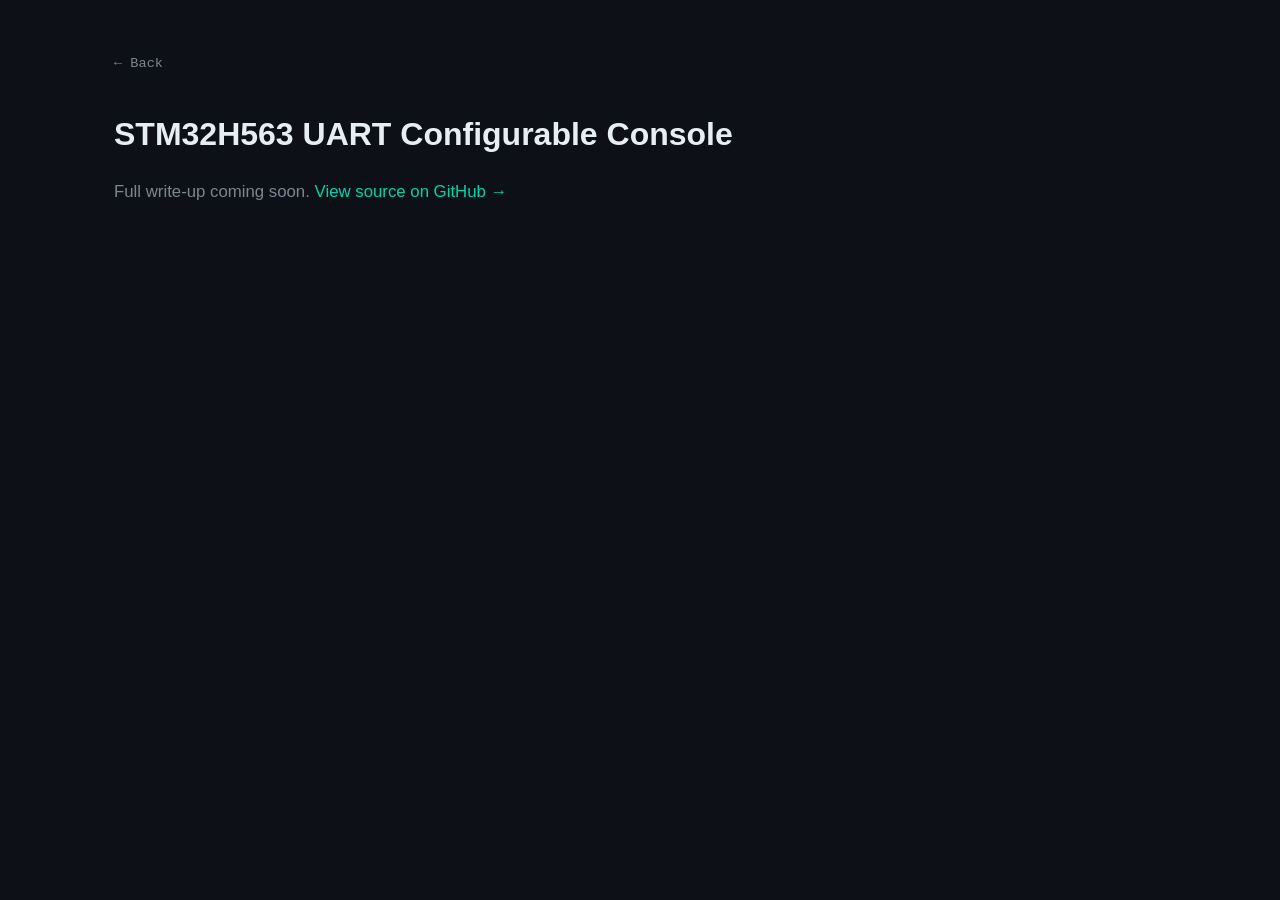
==== projects/uart-console.html @ cb246543 "feat: initial portfolio — embedded firmware engineer portfolio site" ====
<!DOCTYPE html>
<html lang="en">
<head>
  <meta charset="UTF-8">
  <meta name="viewport" content="width=device-width, initial-scale=1.0">
  <title>STM32H563 UART Configurable Console | Sai Krishna</title>
  <link rel="stylesheet" href="../css/style.css">
</head>
<body>
  <div class="project-page">
    <a href="../index.html" class="back-link">← Back</a>
    <h1>STM32H563 UART Configurable Console</h1>
    <p class="subtitle">Full write-up coming soon. <a href="https://github.com/SaiKrishna498" target="_blank" rel="noopener noreferrer">View source on GitHub →</a></p>
  </div>
</body>
</html>
---- css/style.css ----
/* ── Variables ───────────────────────────────────────── */
:root {
  --bg:         #0d1117;
  --surface:    #161b22;
  --border:     #30363d;
  --text:       #e6edf3;
  --text-muted: #7d8590;
  --accent:     #00d4aa;
  --accent-dim: rgba(0, 212, 170, 0.1);
  --mono:       'Courier New', Courier, monospace;
  --sans:       -apple-system, BlinkMacSystemFont, 'Segoe UI', Roboto, sans-serif;
  --max-width:  1100px;
  --radius:     8px;
}

/* ── Reset ───────────────────────────────────────────── */
*, *::before, *::after { box-sizing: border-box; margin: 0; padding: 0; }
html { scroll-behavior: smooth; }
body {
  background: var(--bg);
  color: var(--text);
  font-family: var(--sans);
  font-size: 1rem;
  line-height: 1.7;
}
a { color: var(--accent); text-decoration: none; }
a:hover { text-decoration: underline; }
img { max-width: 100%; display: block; }
ul { list-style: none; }

/* ── Layout ──────────────────────────────────────────── */
.container {
  max-width: var(--max-width);
  margin: 0 auto;
  padding: 0 1.5rem;
}
section { padding: 5rem 0; }

/* ── Section headings ────────────────────────────────── */
.section-label {
  font-family: var(--mono);
  font-size: 0.75rem;
  color: var(--accent);
  text-transform: uppercase;
  letter-spacing: 0.15em;
  margin-bottom: 0.75rem;
}
h2.section-title {
  font-size: 1.75rem;
  font-weight: 700;
  color: var(--text);
  margin-bottom: 3rem;
}

/* ── Tech tags ───────────────────────────────────────── */
.tag {
  display: inline-block;
  font-family: var(--mono);
  font-size: 0.7rem;
  padding: 0.2em 0.6em;
  border-radius: 4px;
  background: var(--accent-dim);
  color: var(--accent);
  border: 1px solid rgba(0, 212, 170, 0.2);
  margin: 0;
}

/* ── Scroll fade-in ──────────────────────────────────── */
.fade-in {
  opacity: 0;
  transform: translateY(20px);
  transition: opacity 0.5s ease, transform 0.5s ease;
}
.fade-in.visible {
  opacity: 1;
  transform: translateY(0);
}

/* ── Nav ─────────────────────────────────────────────── */
#nav {
  position: sticky;
  top: 0;
  z-index: 100;
  background: rgba(13, 17, 23, 0.92);
  backdrop-filter: blur(8px);
  border-bottom: 1px solid var(--border);
}
.nav-inner {
  display: flex;
  align-items: center;
  justify-content: space-between;
  height: 60px;
  position: relative;
}
.nav-logo {
  font-family: var(--mono);
  font-size: 1.25rem;
  font-weight: 700;
  color: var(--text);
}
.nav-logo span { color: var(--accent); }
.nav-links {
  display: flex;
  align-items: center;
  gap: 2rem;
}
.nav-links a {
  color: var(--text-muted);
  font-size: 0.9rem;
  transition: color 0.2s;
}
.nav-links a:hover { color: var(--text); text-decoration: none; }
.nav-links .btn-resume {
  padding: 0.4rem 1rem;
  border: 1px solid var(--accent);
  border-radius: var(--radius);
  color: var(--accent);
  font-family: var(--mono);
  font-size: 0.8rem;
  transition: background 0.2s;
}
.nav-links .btn-resume:hover { background: var(--accent-dim); }

/* hamburger */
.nav-toggle {
  display: none;
  flex-direction: column;
  gap: 5px;
  background: none;
  border: none;
  cursor: pointer;
  padding: 4px;
}
.nav-toggle span {
  display: block;
  width: 22px;
  height: 2px;
  background: var(--text);
  transition: transform 0.3s ease, opacity 0.3s ease;
}
@media (max-width: 768px) {
  .nav-toggle { display: flex; }
  .nav-links {
    display: none;
    position: absolute;
    top: 100%;
    left: 0;
    right: 0;
    background: var(--surface);
    flex-direction: column;
    padding: 1.5rem;
    gap: 1.25rem;
    border-bottom: 1px solid var(--border);
  }
  .nav-links.open { display: flex; }
}

/* ── Hero ────────────────────────────────────────────── */
#hero {
  min-height: calc(100vh - 60px);
  display: flex;
  align-items: center;
}
.hero-greeting {
  font-family: var(--mono);
  color: var(--accent);
  font-size: 1rem;
  margin-bottom: 0.5rem;
}
.hero-name {
  font-size: clamp(2.5rem, 6vw, 4rem);
  font-weight: 800;
  color: var(--text);
  line-height: 1.1;
  margin-bottom: 0.5rem;
}
.hero-title {
  font-size: clamp(1.25rem, 3vw, 1.75rem);
  font-weight: 400;
  color: var(--text-muted);
  margin-bottom: 1.5rem;
}
.hero-tagline {
  font-size: 1.1rem;
  color: var(--text-muted);
  max-width: 500px;
  margin-bottom: 2.5rem;
  line-height: 1.8;
}
.hero-ctas { display: flex; gap: 1rem; flex-wrap: wrap; }
.cta-primary {
  padding: 0.75rem 2rem;
  background: var(--accent);
  color: var(--bg);
  border-radius: var(--radius);
  font-weight: 700;
  font-size: 0.95rem;
  transition: opacity 0.2s;
}
.cta-primary:hover { opacity: 0.85; text-decoration: none; }
.cta-secondary {
  padding: 0.75rem 2rem;
  border: 1px solid var(--border);
  color: var(--text-muted);
  border-radius: var(--radius);
  font-size: 0.95rem;
  transition: border-color 0.2s, color 0.2s;
}
.cta-secondary:hover { border-color: var(--accent); color: var(--accent); text-decoration: none; }

/* ── About ───────────────────────────────────────────── */
#about { border-top: 1px solid var(--border); }
.about-text p {
  color: var(--text-muted);
  max-width: 680px;
  margin-bottom: 1.25rem;
  font-size: 1.05rem;
}
.about-text p:last-child { margin-bottom: 0; }

/* ── Skills ──────────────────────────────────────────── */
#skills { border-top: 1px solid var(--border); }
.skills-grid {
  display: grid;
  grid-template-columns: repeat(auto-fill, minmax(260px, 1fr));
  gap: 1.25rem;
}
.skill-card {
  background: var(--surface);
  border: 1px solid var(--border);
  border-radius: var(--radius);
  padding: 1.5rem;
  transition: border-color 0.2s;
}
.skill-card:hover { border-color: var(--accent); }
.skill-card h3 {
  font-family: var(--mono);
  font-size: 0.85rem;
  color: var(--accent);
  text-transform: uppercase;
  letter-spacing: 0.1em;
  margin-bottom: 0.75rem;
}
.skill-card p {
  color: var(--text-muted);
  font-size: 0.95rem;
  line-height: 1.6;
}

/* ── Projects ────────────────────────────────────────── */
#projects { border-top: 1px solid var(--border); }
.projects-grid {
  display: grid;
  grid-template-columns: repeat(auto-fill, minmax(300px, 1fr));
  gap: 1.5rem;
}
.project-card {
  background: var(--surface);
  border: 1px solid var(--border);
  border-radius: var(--radius);
  padding: 1.75rem;
  display: flex;
  flex-direction: column;
  gap: 1rem;
  transition: border-color 0.2s, transform 0.2s;
}
.project-card:hover {
  border-color: var(--accent);
  transform: translateY(-3px);
}
.project-card--placeholder {
  opacity: 0.4;
  pointer-events: none;
}
.project-card-header {
  display: flex;
  justify-content: space-between;
  align-items: flex-start;
  gap: 1rem;
}
.project-card-header h3 {
  font-size: 1.05rem;
  font-weight: 600;
  color: var(--text);
  line-height: 1.4;
}
.project-github { color: var(--text-muted); transition: color 0.2s; }
.project-github:hover { color: var(--accent); }
.project-desc {
  color: var(--text-muted);
  font-size: 0.9rem;
  line-height: 1.65;
  flex: 1;
}
.project-tags { display: flex; flex-wrap: wrap; gap: 0.4rem; }
.project-readmore {
  font-family: var(--mono);
  font-size: 0.8rem;
  color: var(--accent);
  margin-top: auto;
}
.project-readmore:hover { text-decoration: underline; }

/* ── Contact ─────────────────────────────────────────── */
#contact { border-top: 1px solid var(--border); }
.contact-inner { text-align: center; }
.contact-inner .section-title { margin-bottom: 1rem; }
.contact-sub {
  color: var(--text-muted);
  margin-bottom: 2.5rem;
  font-size: 1.05rem;
}
.contact-links {
  display: flex;
  justify-content: center;
  flex-wrap: wrap;
  gap: 1.5rem;
}
.contact-link {
  display: flex;
  align-items: center;
  gap: 0.5rem;
  color: var(--text-muted);
  font-size: 0.95rem;
  transition: color 0.2s;
}
.contact-link:hover { color: var(--accent); text-decoration: none; }

/* ── Footer ──────────────────────────────────────────── */
#footer { border-top: 1px solid var(--border); padding: 2rem 0; }
.footer-inner { text-align: center; }
#footer p {
  font-family: var(--mono);
  font-size: 0.8rem;
  color: var(--text-muted);
}

/* ── Project detail pages ────────────────────────────── */
.project-page {
  max-width: var(--max-width);
  margin: 0 auto;
  padding: 3rem 1.5rem;
}
.back-link {
  display: inline-block;
  font-family: var(--mono);
  font-size: 0.85rem;
  color: var(--text-muted);
  margin-bottom: 2rem;
  transition: color 0.2s;
}
.back-link:hover { color: var(--accent); text-decoration: none; }
.project-page h1 {
  font-size: 2rem;
  margin-bottom: 1rem;
}
.project-page .subtitle { color: var(--text-muted); font-size: 1.05rem; }
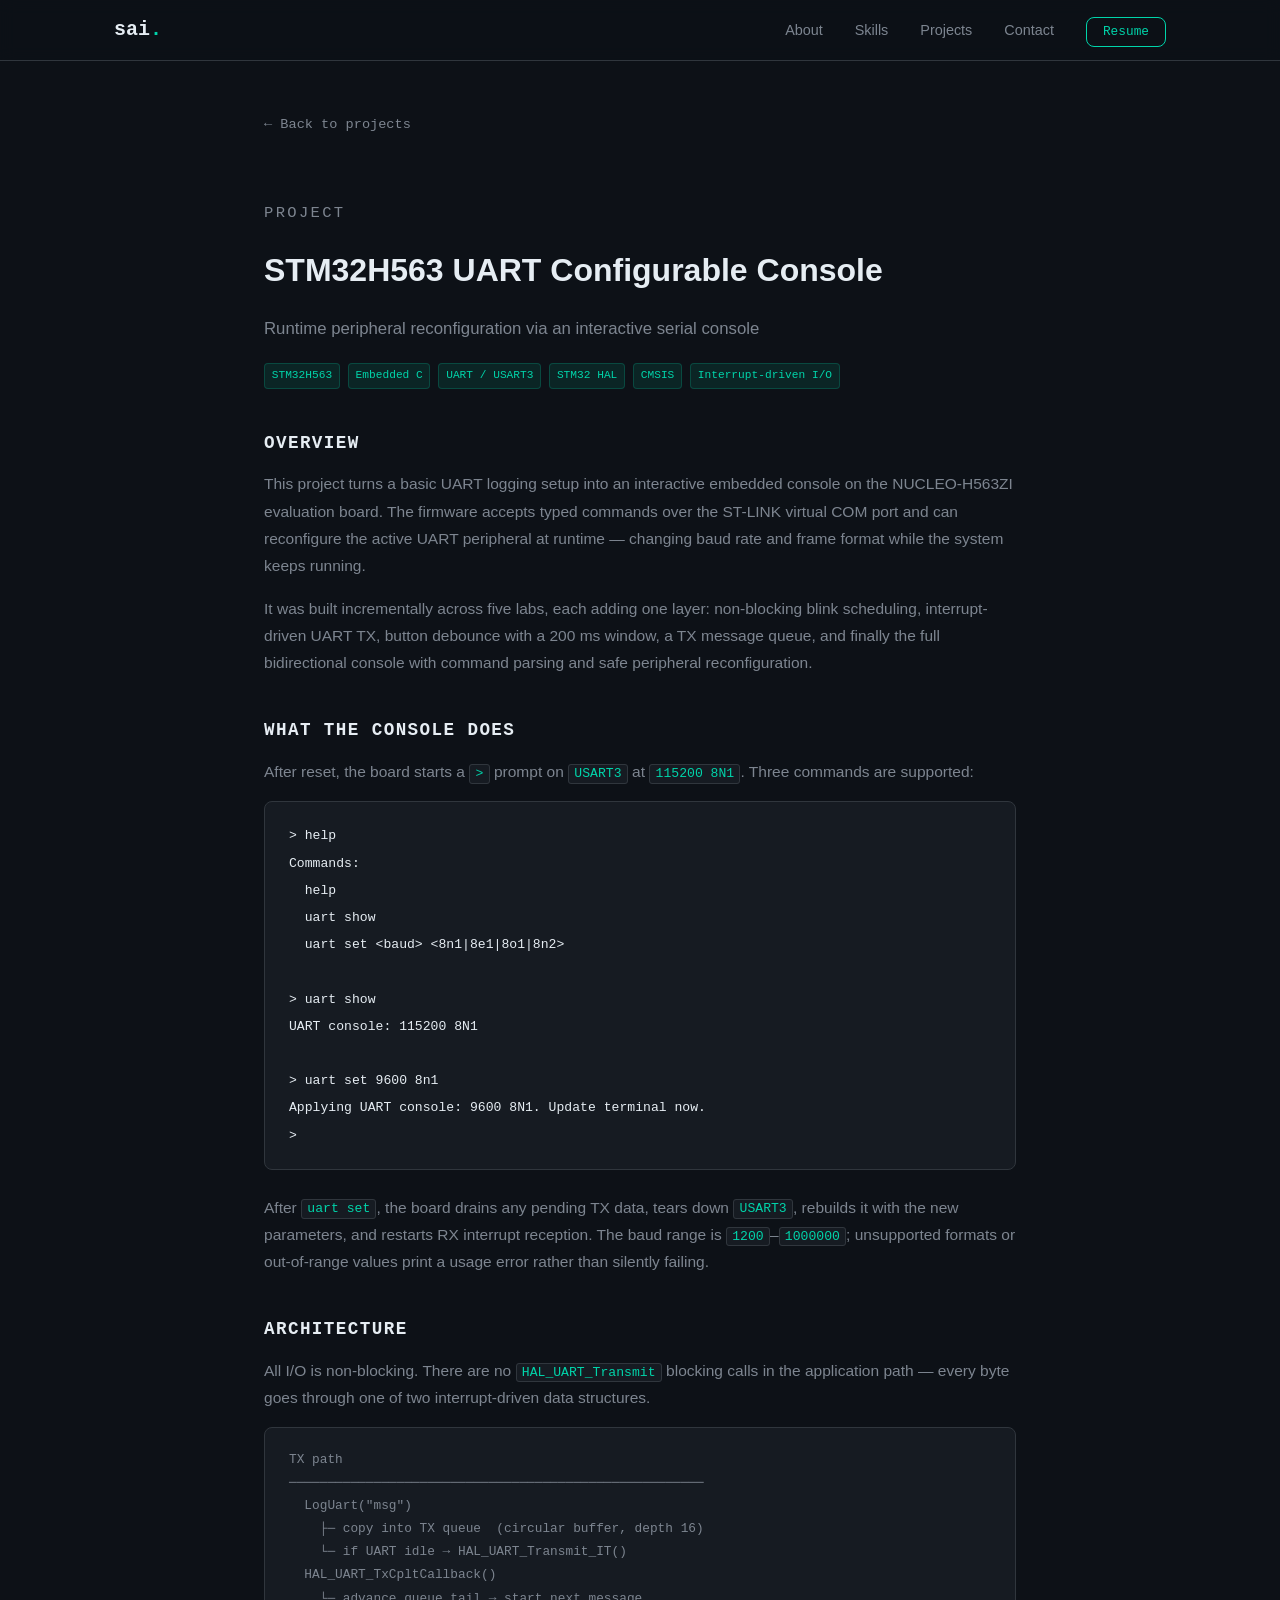
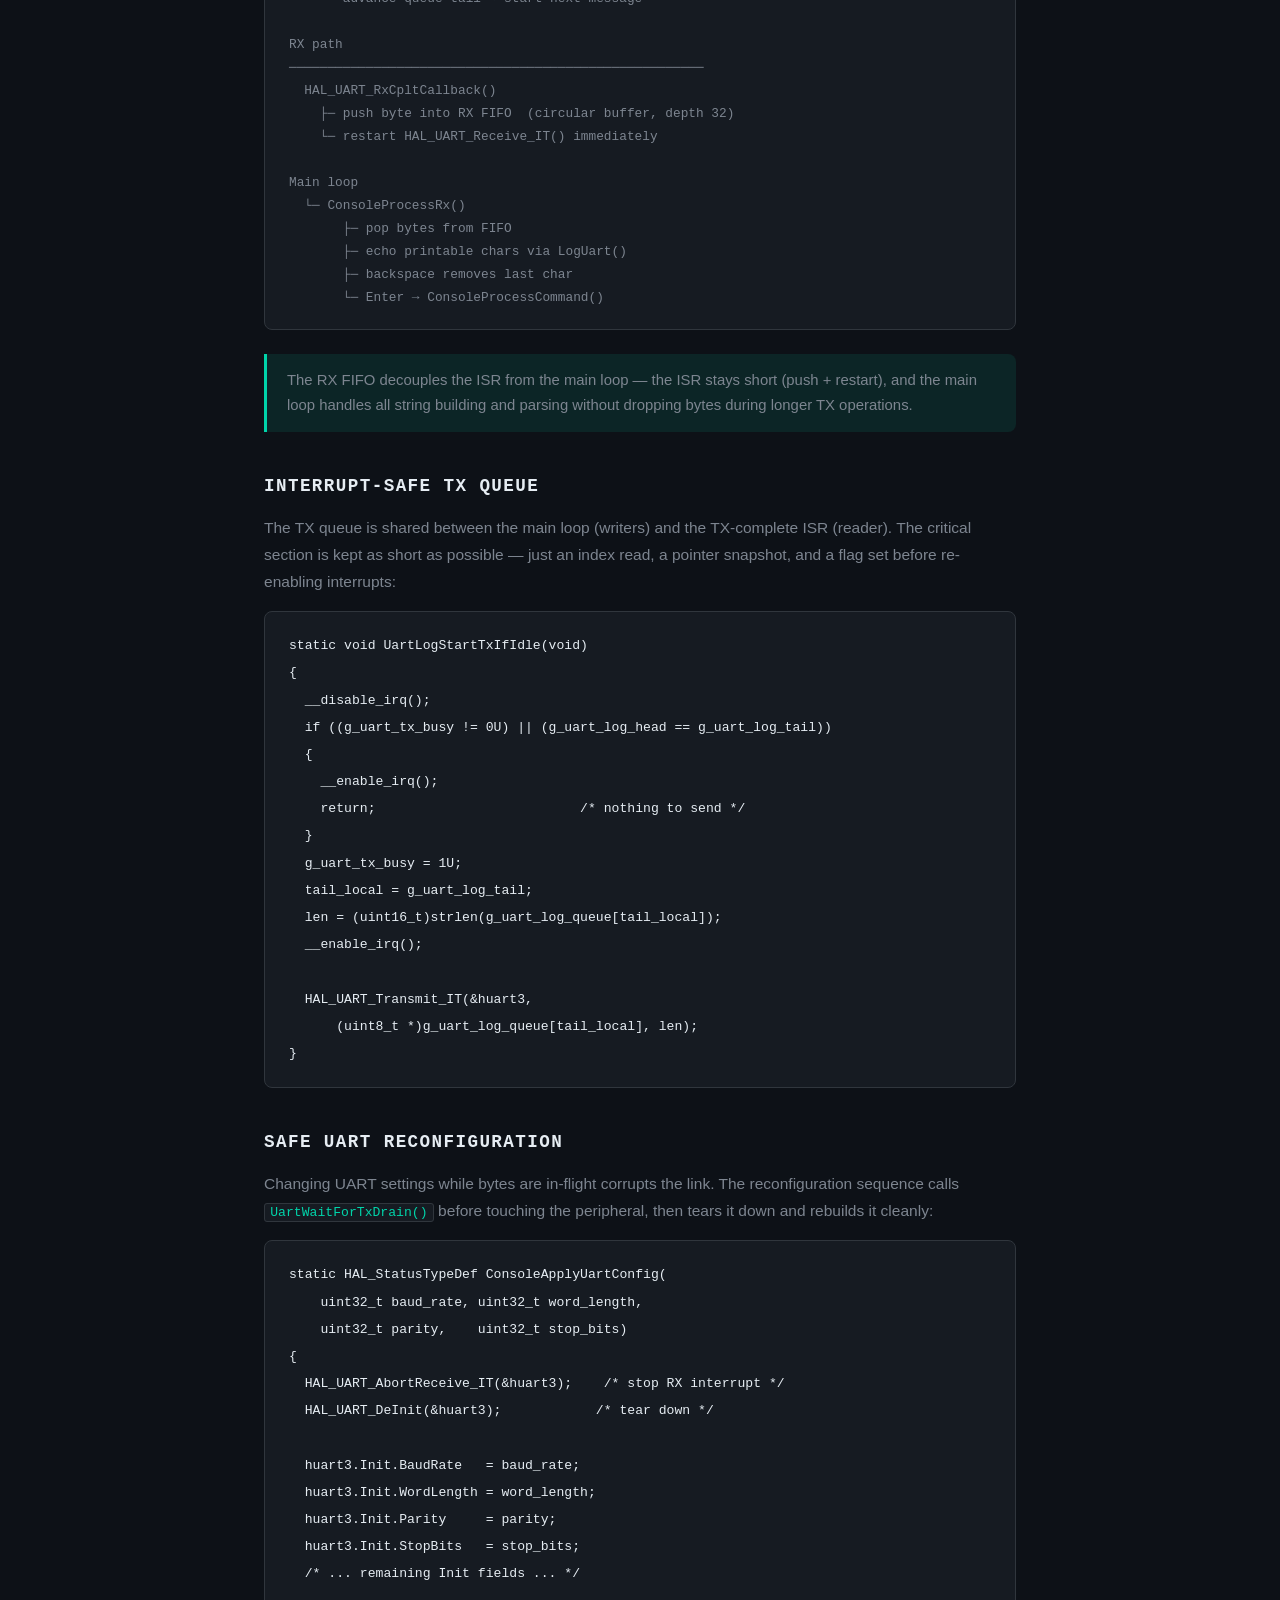
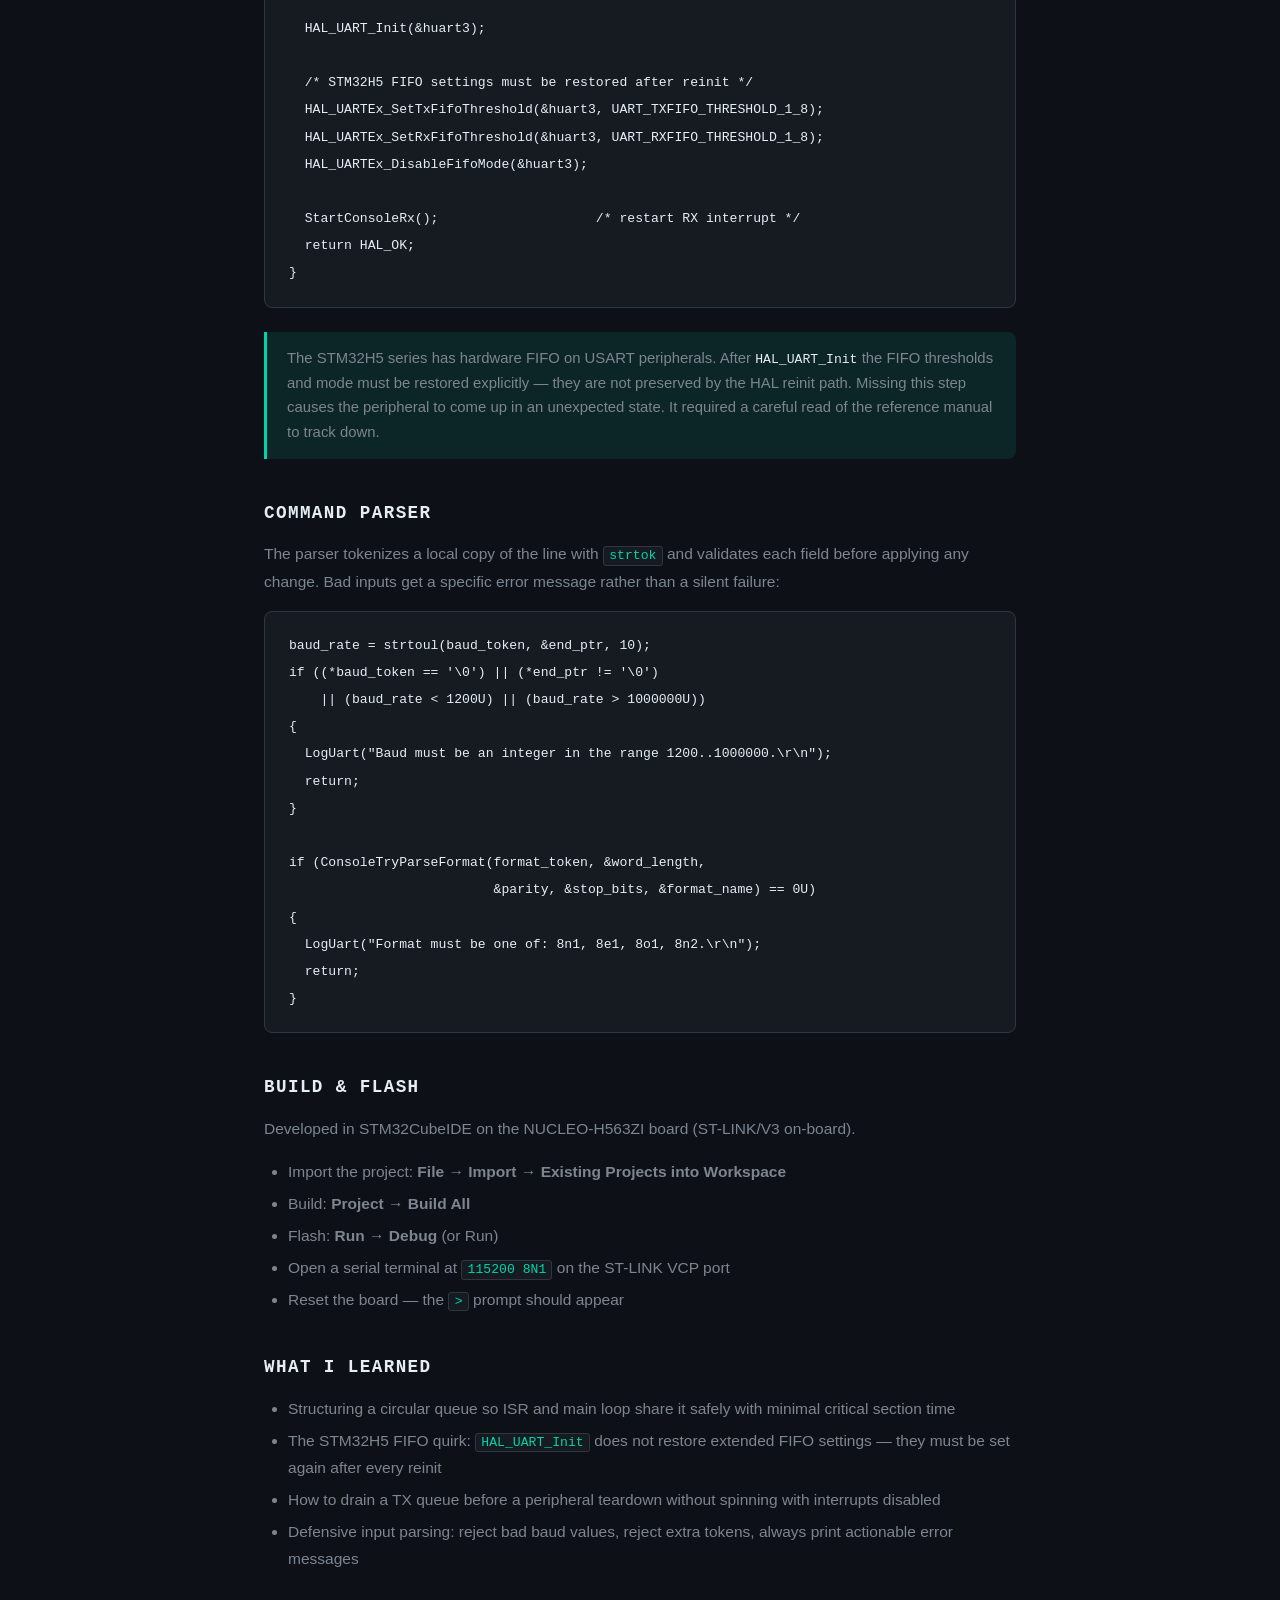
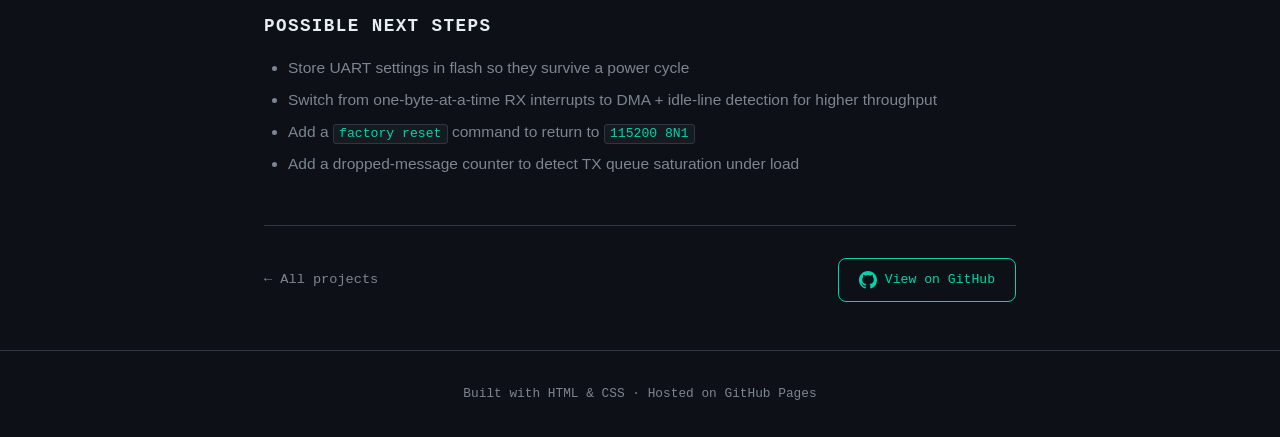
==== commit 0caa3b5e: "feat: UART console project — live GitHub link + full write-up - Point project card GitHub icon to Sa" ====
--- a/projects/uart-console.html
+++ b/projects/uart-console.html
@@ -3,14 +3,346 @@
 <head>
   <meta charset="UTF-8">
   <meta name="viewport" content="width=device-width, initial-scale=1.0">
-  <title>STM32H563 UART Configurable Console | Sai Krishna</title>
+  <meta name="description" content="STM32H563 UART Configurable Console — project write-up by Sai Krishna Singapati">
+  <title>UART Console · Sai Krishna Singapati</title>
   <link rel="stylesheet" href="../css/style.css">
+  <style>
+    .project-page { max-width: 800px; }
+    .meta-row {
+      display: flex;
+      flex-wrap: wrap;
+      gap: 0.5rem;
+      margin-bottom: 2.5rem;
+    }
+    .project-page h2 {
+      font-size: 1.1rem;
+      font-weight: 600;
+      color: var(--text);
+      margin: 2.5rem 0 0.75rem;
+      font-family: var(--mono);
+      text-transform: uppercase;
+      letter-spacing: 0.08em;
+    }
+    .project-page p {
+      color: var(--text-muted);
+      font-size: 0.97rem;
+      line-height: 1.75;
+      margin-bottom: 1rem;
+    }
+    .project-page ul {
+      list-style: disc;
+      padding-left: 1.5rem;
+      margin-bottom: 1rem;
+    }
+    .project-page ul li {
+      color: var(--text-muted);
+      font-size: 0.97rem;
+      line-height: 1.75;
+      margin-bottom: 0.3rem;
+    }
+    pre {
+      background: var(--surface);
+      border: 1px solid var(--border);
+      border-radius: var(--radius);
+      padding: 1.25rem 1.5rem;
+      overflow-x: auto;
+      margin: 1rem 0 1.5rem;
+    }
+    code {
+      font-family: var(--mono);
+      font-size: 0.82rem;
+      color: var(--text);
+      line-height: 1.6;
+    }
+    p code, li code {
+      background: var(--surface);
+      border: 1px solid var(--border);
+      border-radius: 3px;
+      padding: 0.1em 0.4em;
+      font-size: 0.82rem;
+      color: var(--accent);
+    }
+    .diagram {
+      background: var(--surface);
+      border: 1px solid var(--border);
+      border-radius: var(--radius);
+      padding: 1.25rem 1.5rem;
+      font-family: var(--mono);
+      font-size: 0.8rem;
+      color: var(--text-muted);
+      line-height: 1.8;
+      margin: 1rem 0 1.5rem;
+      white-space: pre;
+      overflow-x: auto;
+    }
+    .callout {
+      border-left: 3px solid var(--accent);
+      background: var(--accent-dim);
+      border-radius: 0 var(--radius) var(--radius) 0;
+      padding: 0.9rem 1.25rem;
+      margin: 1.25rem 0;
+      color: var(--text-muted);
+      font-size: 0.93rem;
+      line-height: 1.65;
+    }
+    .page-links {
+      display: flex;
+      justify-content: space-between;
+      align-items: center;
+      margin-top: 3rem;
+      padding-top: 2rem;
+      border-top: 1px solid var(--border);
+    }
+    .gh-link {
+      display: inline-flex;
+      align-items: center;
+      gap: 0.5rem;
+      padding: 0.6rem 1.25rem;
+      border: 1px solid var(--accent);
+      border-radius: var(--radius);
+      color: var(--accent);
+      font-family: var(--mono);
+      font-size: 0.82rem;
+      transition: background 0.2s;
+    }
+    .gh-link:hover { background: var(--accent-dim); text-decoration: none; }
+  </style>
 </head>
 <body>
-  <div class="project-page">
-    <a href="../index.html" class="back-link">← Back</a>
-    <h1>STM32H563 UART Configurable Console</h1>
-    <p class="subtitle">Full write-up coming soon. <a href="https://github.com/SaiKrishna498" target="_blank" rel="noopener noreferrer">View source on GitHub →</a></p>
-  </div>
+  <nav id="nav">
+    <div class="container nav-inner">
+      <a href="../index.html" class="nav-logo">sai<span>.</span></a>
+      <button class="nav-toggle" aria-label="Toggle menu" aria-expanded="false" aria-controls="nav-links">
+        <span></span><span></span><span></span>
+      </button>
+      <ul class="nav-links" id="nav-links">
+        <li><a href="../index.html#about">About</a></li>
+        <li><a href="../index.html#skills">Skills</a></li>
+        <li><a href="../index.html#projects">Projects</a></li>
+        <li><a href="../index.html#contact">Contact</a></li>
+        <li><a href="../assets/resume.pdf" class="btn-resume" target="_blank" rel="noopener noreferrer">Resume</a></li>
+      </ul>
+    </div>
+  </nav>
+
+  <main>
+    <div class="project-page container">
+      <a href="../index.html#projects" class="back-link">← Back to projects</a>
+
+      <p class="section-label" style="margin-top:2rem;">Project</p>
+      <h1>STM32H563 UART Configurable Console</h1>
+      <p class="subtitle">Runtime peripheral reconfiguration via an interactive serial console</p>
+
+      <div class="meta-row" style="margin-top:1.25rem;">
+        <span class="tag">STM32H563</span>
+        <span class="tag">Embedded C</span>
+        <span class="tag">UART / USART3</span>
+        <span class="tag">STM32 HAL</span>
+        <span class="tag">CMSIS</span>
+        <span class="tag">Interrupt-driven I/O</span>
+      </div>
+
+      <h2>Overview</h2>
+      <p>
+        This project turns a basic UART logging setup into an interactive embedded console on the
+        NUCLEO-H563ZI evaluation board. The firmware accepts typed commands over the ST-LINK virtual
+        COM port and can reconfigure the active UART peripheral at runtime — changing baud rate and
+        frame format while the system keeps running.
+      </p>
+      <p>
+        It was built incrementally across five labs, each adding one layer: non-blocking blink
+        scheduling, interrupt-driven UART TX, button debounce with a 200 ms window, a TX message
+        queue, and finally the full bidirectional console with command parsing and safe peripheral
+        reconfiguration.
+      </p>
+
+      <h2>What the Console Does</h2>
+      <p>
+        After reset, the board starts a <code>&gt;</code> prompt on <code>USART3</code> at
+        <code>115200 8N1</code>. Three commands are supported:
+      </p>
+      <pre><code>&gt; help
+Commands:
+  help
+  uart show
+  uart set &lt;baud&gt; &lt;8n1|8e1|8o1|8n2&gt;
+
+&gt; uart show
+UART console: 115200 8N1
+
+&gt; uart set 9600 8n1
+Applying UART console: 9600 8N1. Update terminal now.
+&gt; </code></pre>
+      <p>
+        After <code>uart set</code>, the board drains any pending TX data, tears down
+        <code>USART3</code>, rebuilds it with the new parameters, and restarts RX interrupt
+        reception. The baud range is <code>1200</code>–<code>1000000</code>; unsupported formats
+        or out-of-range values print a usage error rather than silently failing.
+      </p>
+
+      <h2>Architecture</h2>
+      <p>
+        All I/O is non-blocking. There are no <code>HAL_UART_Transmit</code> blocking calls in the
+        application path — every byte goes through one of two interrupt-driven data structures.
+      </p>
+
+      <div class="diagram">TX path
+──────────────────────────────────────────────────────
+  LogUart("msg")
+    ├─ copy into TX queue  (circular buffer, depth 16)
+    └─ if UART idle → HAL_UART_Transmit_IT()
+  HAL_UART_TxCpltCallback()
+    └─ advance queue tail → start next message
+
+RX path
+──────────────────────────────────────────────────────
+  HAL_UART_RxCpltCallback()
+    ├─ push byte into RX FIFO  (circular buffer, depth 32)
+    └─ restart HAL_UART_Receive_IT() immediately
+
+Main loop
+  └─ ConsoleProcessRx()
+       ├─ pop bytes from FIFO
+       ├─ echo printable chars via LogUart()
+       ├─ backspace removes last char
+       └─ Enter → ConsoleProcessCommand()</div>
+
+      <div class="callout">
+        The RX FIFO decouples the ISR from the main loop — the ISR stays short (push + restart),
+        and the main loop handles all string building and parsing without dropping bytes during
+        longer TX operations.
+      </div>
+
+      <h2>Interrupt-safe TX queue</h2>
+      <p>
+        The TX queue is shared between the main loop (writers) and the TX-complete ISR (reader).
+        The critical section is kept as short as possible — just an index read, a pointer snapshot,
+        and a flag set before re-enabling interrupts:
+      </p>
+      <pre><code>static void UartLogStartTxIfIdle(void)
+{
+  __disable_irq();
+  if ((g_uart_tx_busy != 0U) || (g_uart_log_head == g_uart_log_tail))
+  {
+    __enable_irq();
+    return;                          /* nothing to send */
+  }
+  g_uart_tx_busy = 1U;
+  tail_local = g_uart_log_tail;
+  len = (uint16_t)strlen(g_uart_log_queue[tail_local]);
+  __enable_irq();
+
+  HAL_UART_Transmit_IT(&huart3,
+      (uint8_t *)g_uart_log_queue[tail_local], len);
+}</code></pre>
+
+      <h2>Safe UART reconfiguration</h2>
+      <p>
+        Changing UART settings while bytes are in-flight corrupts the link. The reconfiguration
+        sequence calls <code>UartWaitForTxDrain()</code> before touching the peripheral, then
+        tears it down and rebuilds it cleanly:
+      </p>
+      <pre><code>static HAL_StatusTypeDef ConsoleApplyUartConfig(
+    uint32_t baud_rate, uint32_t word_length,
+    uint32_t parity,    uint32_t stop_bits)
+{
+  HAL_UART_AbortReceive_IT(&huart3);    /* stop RX interrupt */
+  HAL_UART_DeInit(&huart3);            /* tear down */
+
+  huart3.Init.BaudRate   = baud_rate;
+  huart3.Init.WordLength = word_length;
+  huart3.Init.Parity     = parity;
+  huart3.Init.StopBits   = stop_bits;
+  /* ... remaining Init fields ... */
+
+  HAL_UART_Init(&huart3);
+
+  /* STM32H5 FIFO settings must be restored after reinit */
+  HAL_UARTEx_SetTxFifoThreshold(&huart3, UART_TXFIFO_THRESHOLD_1_8);
+  HAL_UARTEx_SetRxFifoThreshold(&huart3, UART_RXFIFO_THRESHOLD_1_8);
+  HAL_UARTEx_DisableFifoMode(&huart3);
+
+  StartConsoleRx();                    /* restart RX interrupt */
+  return HAL_OK;
+}</code></pre>
+      <div class="callout">
+        The STM32H5 series has hardware FIFO on USART peripherals. After <code>HAL_UART_Init</code>
+        the FIFO thresholds and mode must be restored explicitly — they are not preserved by the
+        HAL reinit path. Missing this step causes the peripheral to come up in an unexpected state.
+        It required a careful read of the reference manual to track down.
+      </div>
+
+      <h2>Command parser</h2>
+      <p>
+        The parser tokenizes a local copy of the line with <code>strtok</code> and validates each
+        field before applying any change. Bad inputs get a specific error message rather than a
+        silent failure:
+      </p>
+      <pre><code>baud_rate = strtoul(baud_token, &amp;end_ptr, 10);
+if ((*baud_token == '\0') || (*end_ptr != '\0')
+    || (baud_rate &lt; 1200U) || (baud_rate &gt; 1000000U))
+{
+  LogUart("Baud must be an integer in the range 1200..1000000.\r\n");
+  return;
+}
+
+if (ConsoleTryParseFormat(format_token, &amp;word_length,
+                          &amp;parity, &amp;stop_bits, &amp;format_name) == 0U)
+{
+  LogUart("Format must be one of: 8n1, 8e1, 8o1, 8n2.\r\n");
+  return;
+}</code></pre>
+
+      <h2>Build &amp; Flash</h2>
+      <p>Developed in STM32CubeIDE on the NUCLEO-H563ZI board (ST-LINK/V3 on-board).</p>
+      <ul>
+        <li>Import the project: <strong>File → Import → Existing Projects into Workspace</strong></li>
+        <li>Build: <strong>Project → Build All</strong></li>
+        <li>Flash: <strong>Run → Debug</strong> (or Run)</li>
+        <li>Open a serial terminal at <code>115200 8N1</code> on the ST-LINK VCP port</li>
+        <li>Reset the board — the <code>&gt;</code> prompt should appear</li>
+      </ul>
+
+      <h2>What I Learned</h2>
+      <ul>
+        <li>Structuring a circular queue so ISR and main loop share it safely with minimal
+            critical section time</li>
+        <li>The STM32H5 FIFO quirk: <code>HAL_UART_Init</code> does not restore extended FIFO
+            settings — they must be set again after every reinit</li>
+        <li>How to drain a TX queue before a peripheral teardown without spinning with interrupts
+            disabled</li>
+        <li>Defensive input parsing: reject bad baud values, reject extra tokens, always print
+            actionable error messages</li>
+      </ul>
+
+      <h2>Possible Next Steps</h2>
+      <ul>
+        <li>Store UART settings in flash so they survive a power cycle</li>
+        <li>Switch from one-byte-at-a-time RX interrupts to DMA + idle-line detection for higher
+            throughput</li>
+        <li>Add a <code>factory reset</code> command to return to <code>115200 8N1</code></li>
+        <li>Add a dropped-message counter to detect TX queue saturation under load</li>
+      </ul>
+
+      <div class="page-links">
+        <a href="../index.html#projects" class="back-link" style="margin:0">← All projects</a>
+        <a href="https://github.com/SaiKrishna498/Nucleo-H563-UART-Console"
+           target="_blank" rel="noopener noreferrer" class="gh-link">
+          <svg width="18" height="18" viewBox="0 0 24 24" fill="currentColor" aria-hidden="true">
+            <path d="M12 0C5.37 0 0 5.37 0 12c0 5.31 3.435 9.795 8.205 11.385.6.105.825-.255.825-.57 0-.285-.015-1.23-.015-2.235-3.015.555-3.795-.735-4.035-1.41-.135-.345-.72-1.41-1.23-1.695-.42-.225-1.02-.78-.015-.795.945-.015 1.62.87 1.845 1.23 1.08 1.815 2.805 1.305 3.495.99.105-.78.42-1.305.765-1.605-2.67-.3-5.46-1.335-5.46-5.925 0-1.305.465-2.385 1.23-3.225-.12-.3-.54-1.53.12-3.18 0 0 1.005-.315 3.3 1.23.96-.27 1.98-.405 3-.405s2.04.135 3 .405c2.295-1.56 3.3-1.23 3.3-1.23.66 1.65.24 2.88.12 3.18.765.84 1.23 1.905 1.23 3.225 0 4.605-2.805 5.625-5.475 5.925.435.375.81 1.095.81 2.22 0 1.605-.015 2.895-.015 3.3 0 .315.225.69.825.57A12.02 12.02 0 0 0 24 12c0-6.63-5.37-12-12-12z"/>
+          </svg>
+          View on GitHub
+        </a>
+      </div>
+    </div>
+  </main>
+
+  <footer id="footer">
+    <div class="container footer-inner">
+      <p>Built with HTML &amp; CSS · Hosted on GitHub Pages</p>
+    </div>
+  </footer>
+
+  <script src="../js/main.js"></script>
 </body>
 </html>
